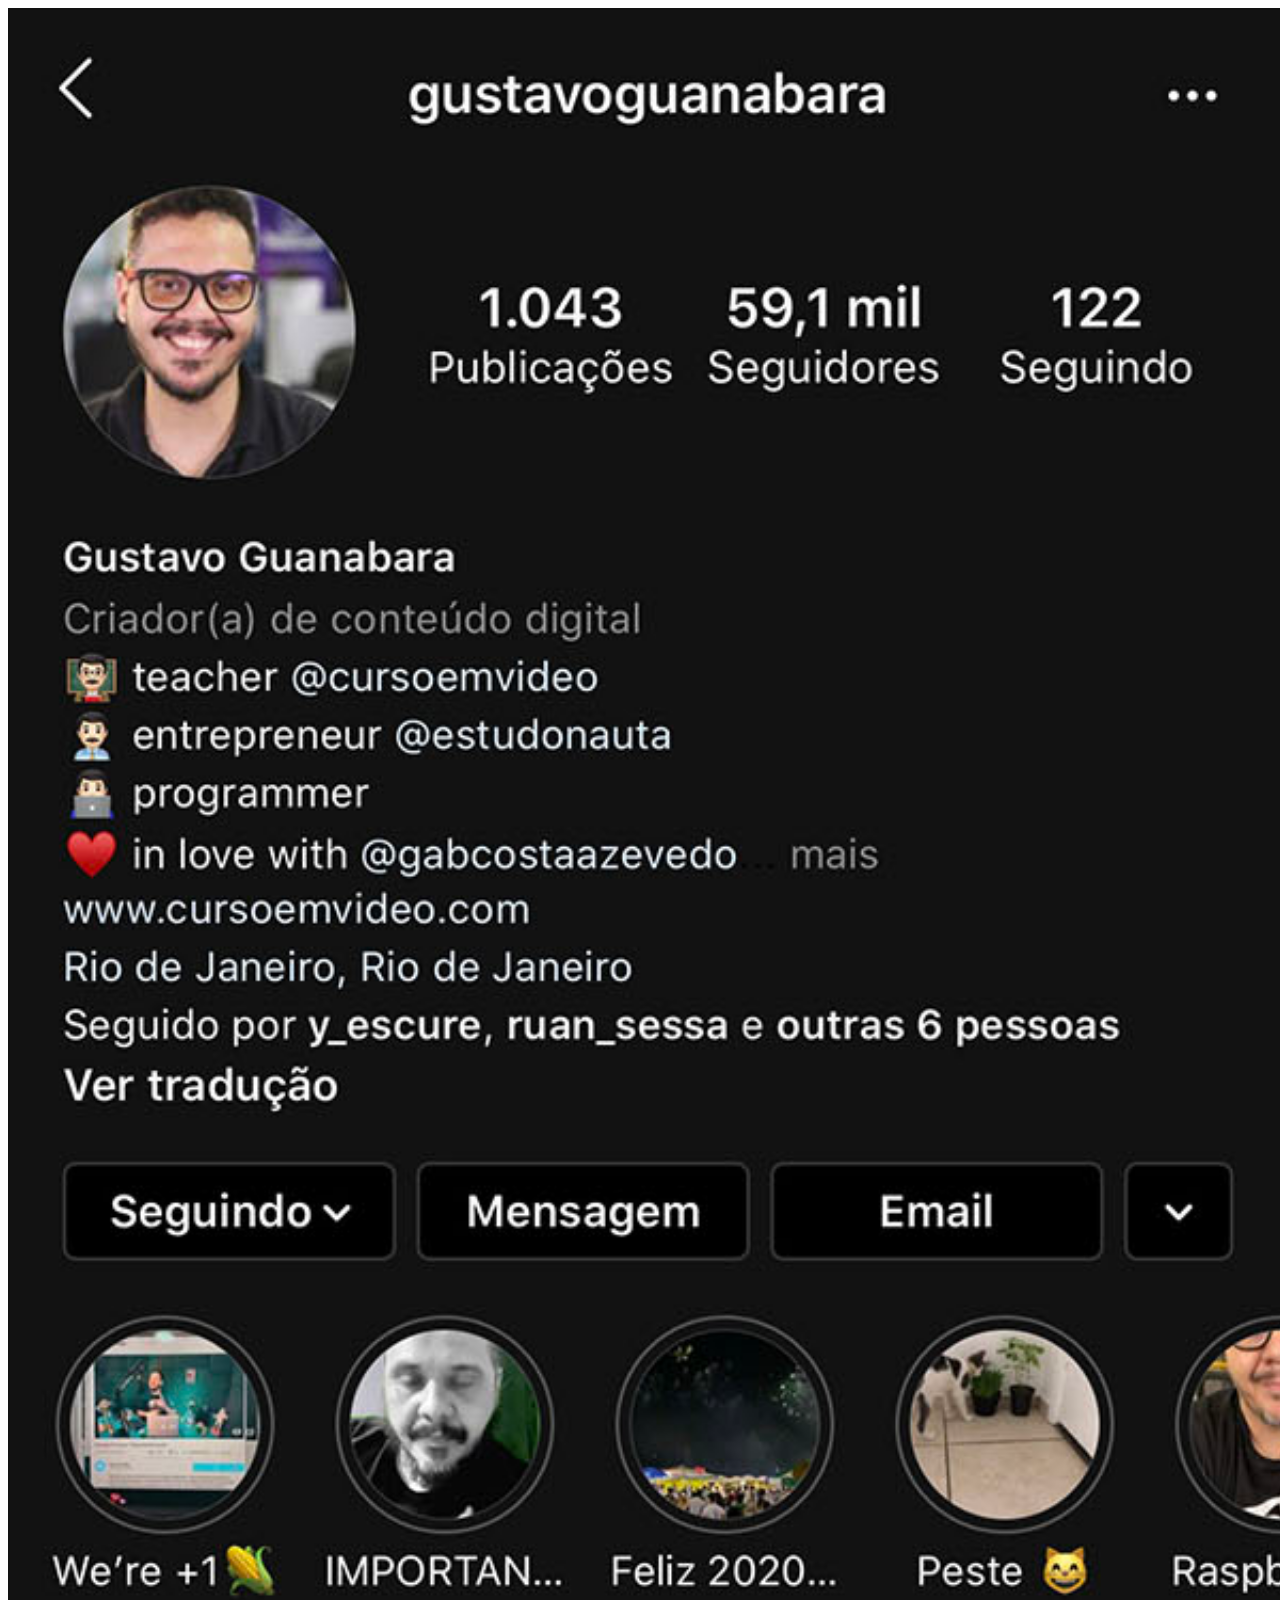
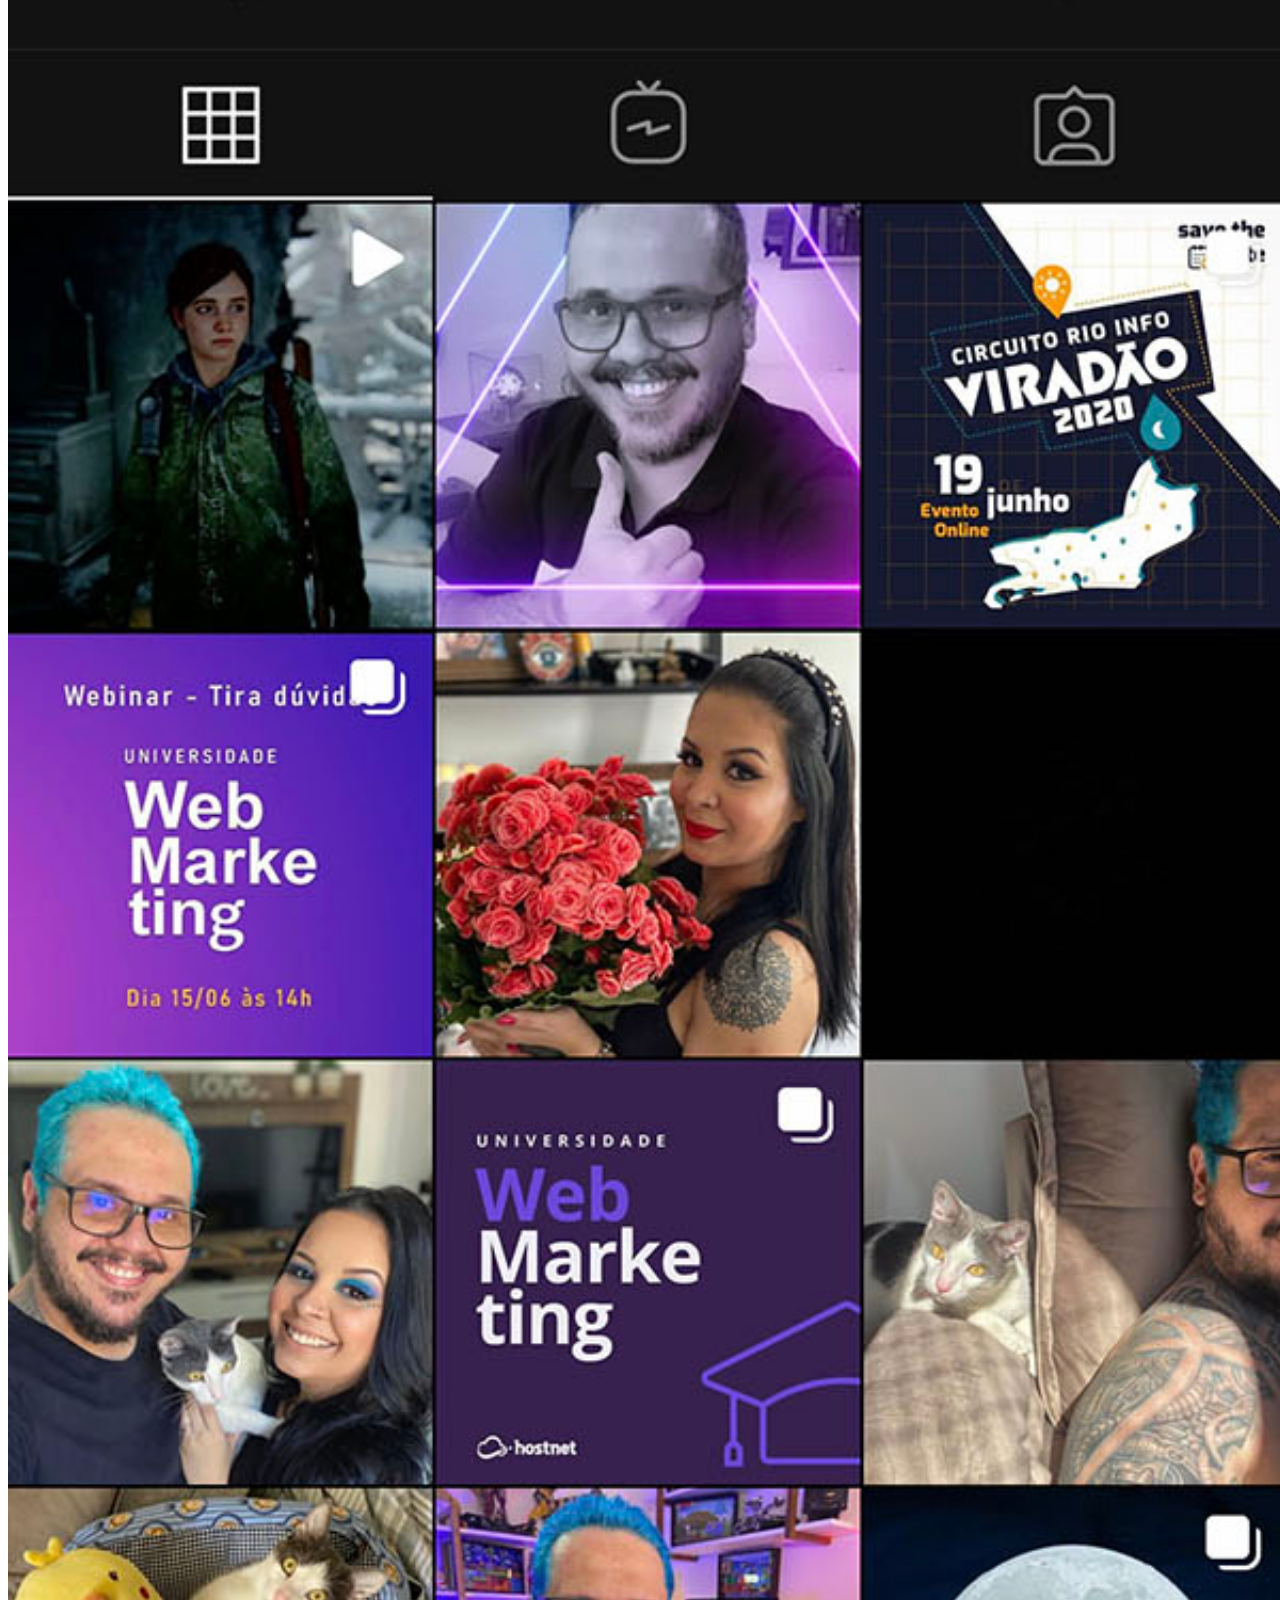
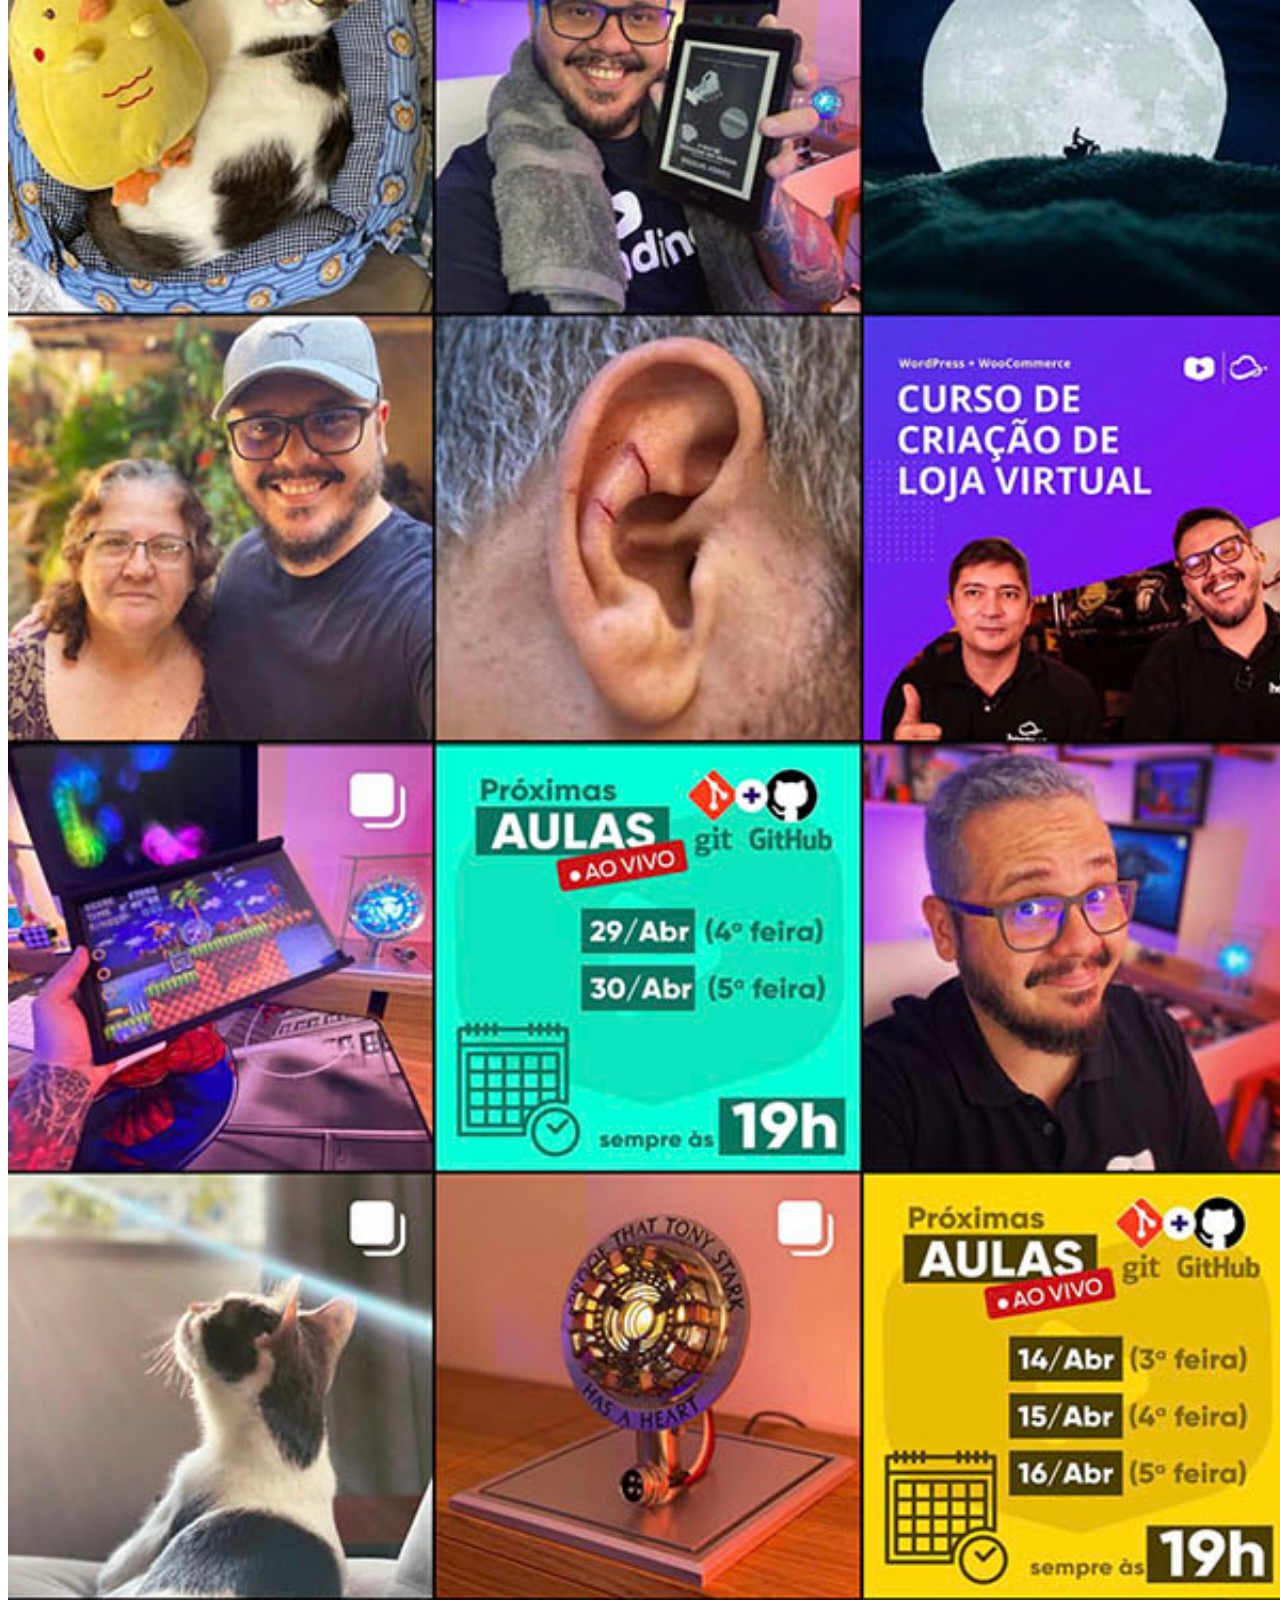
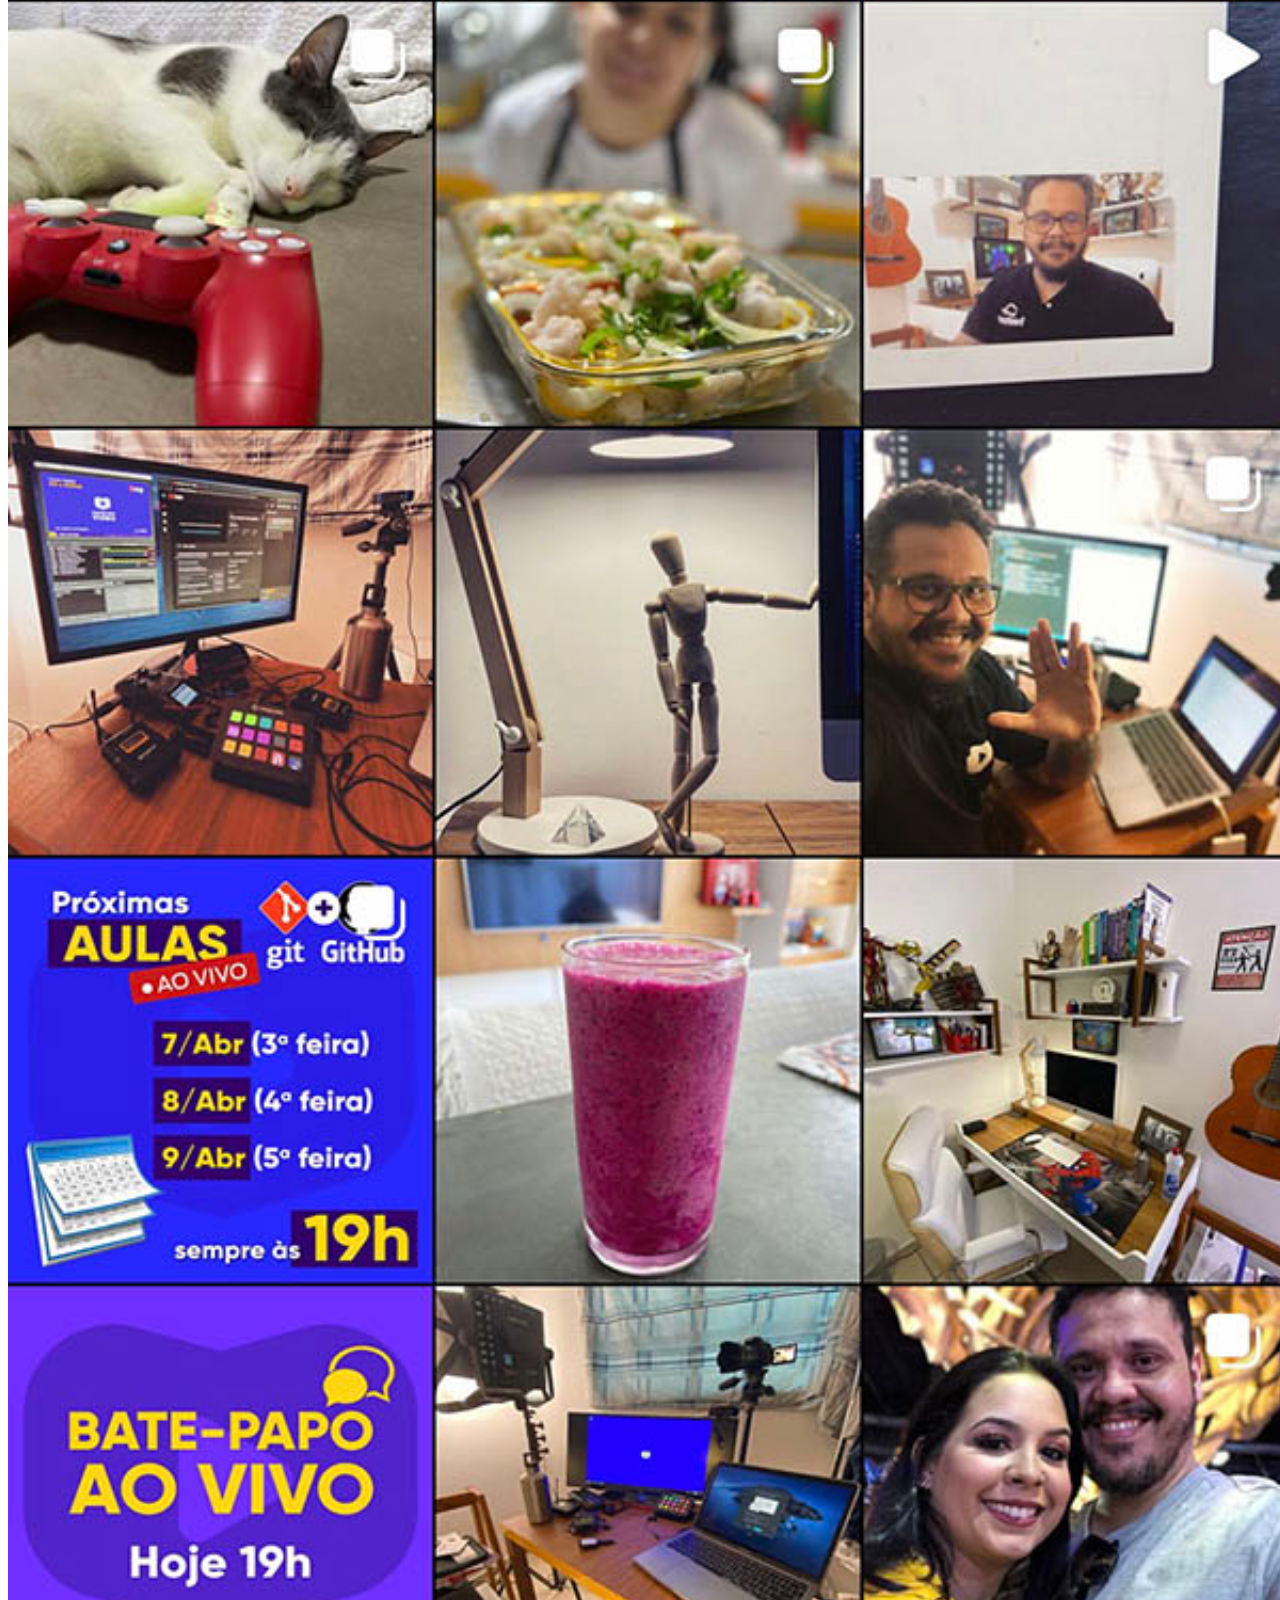
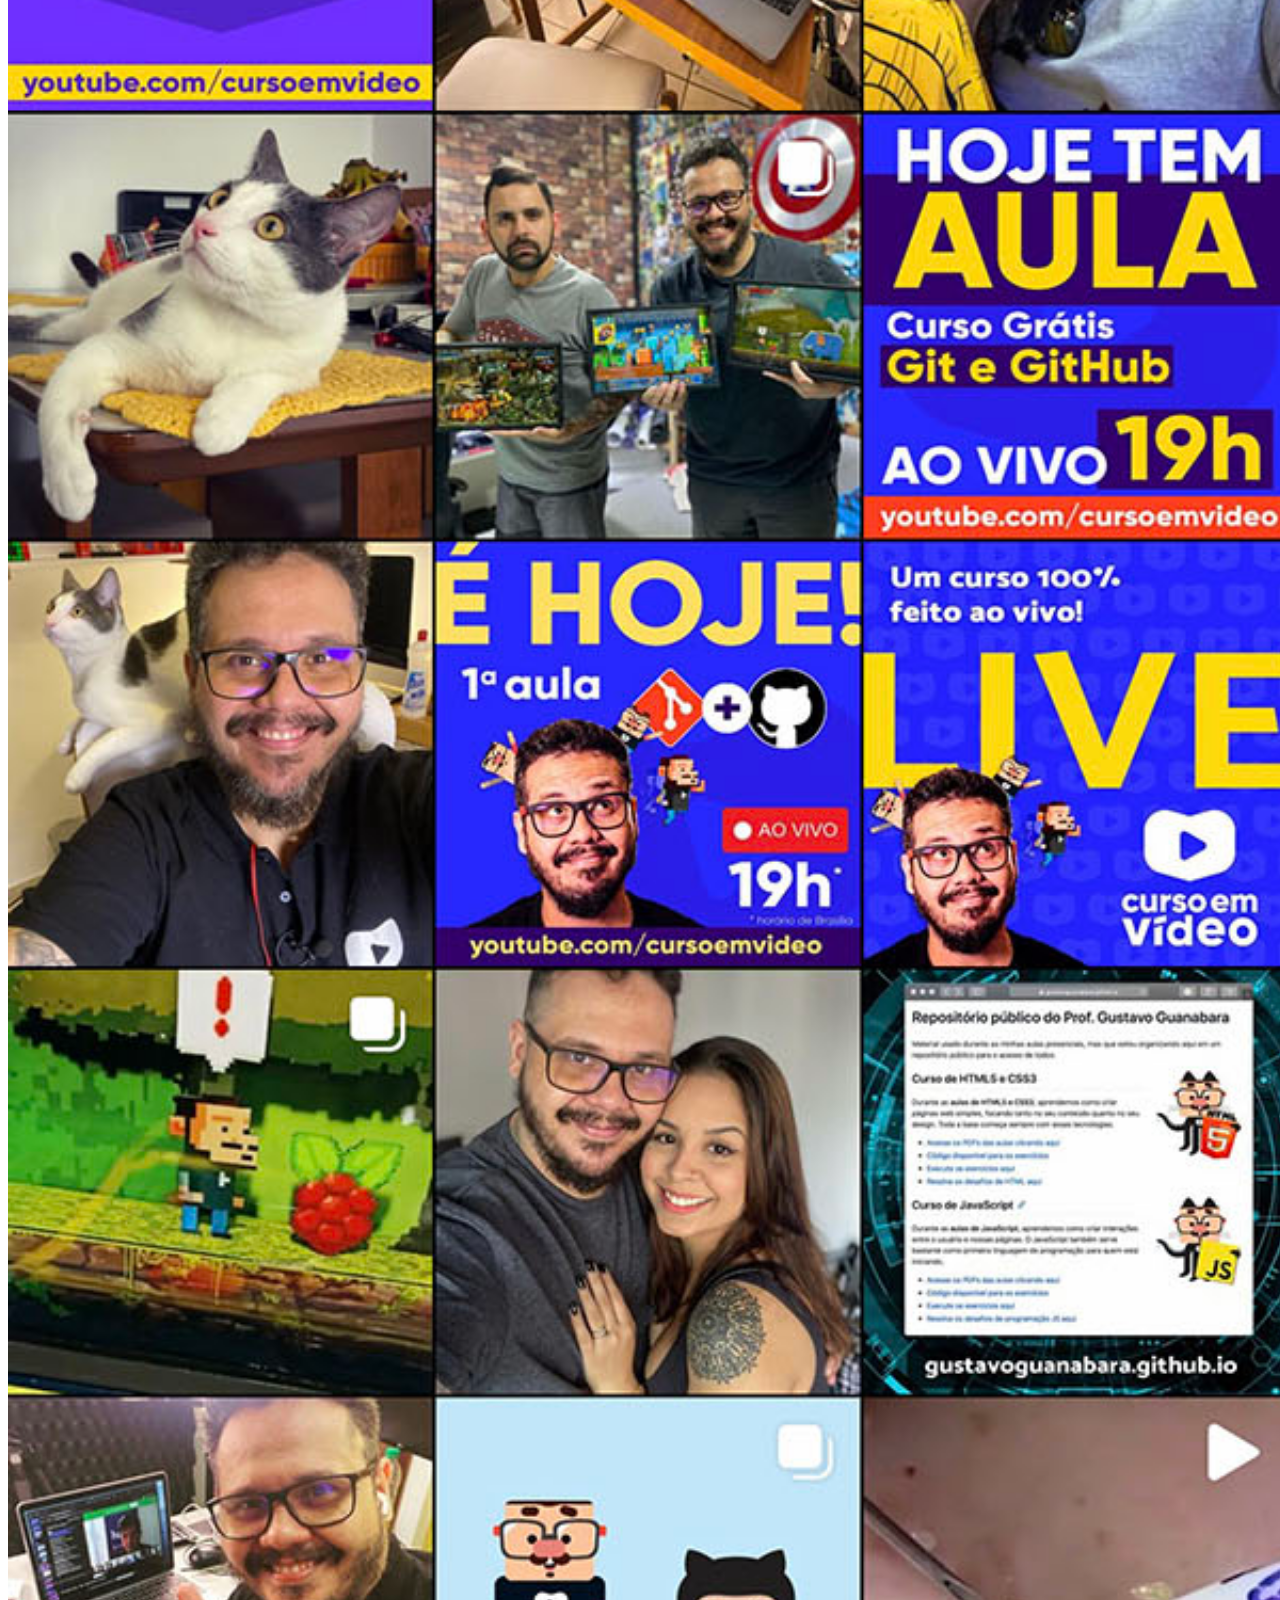
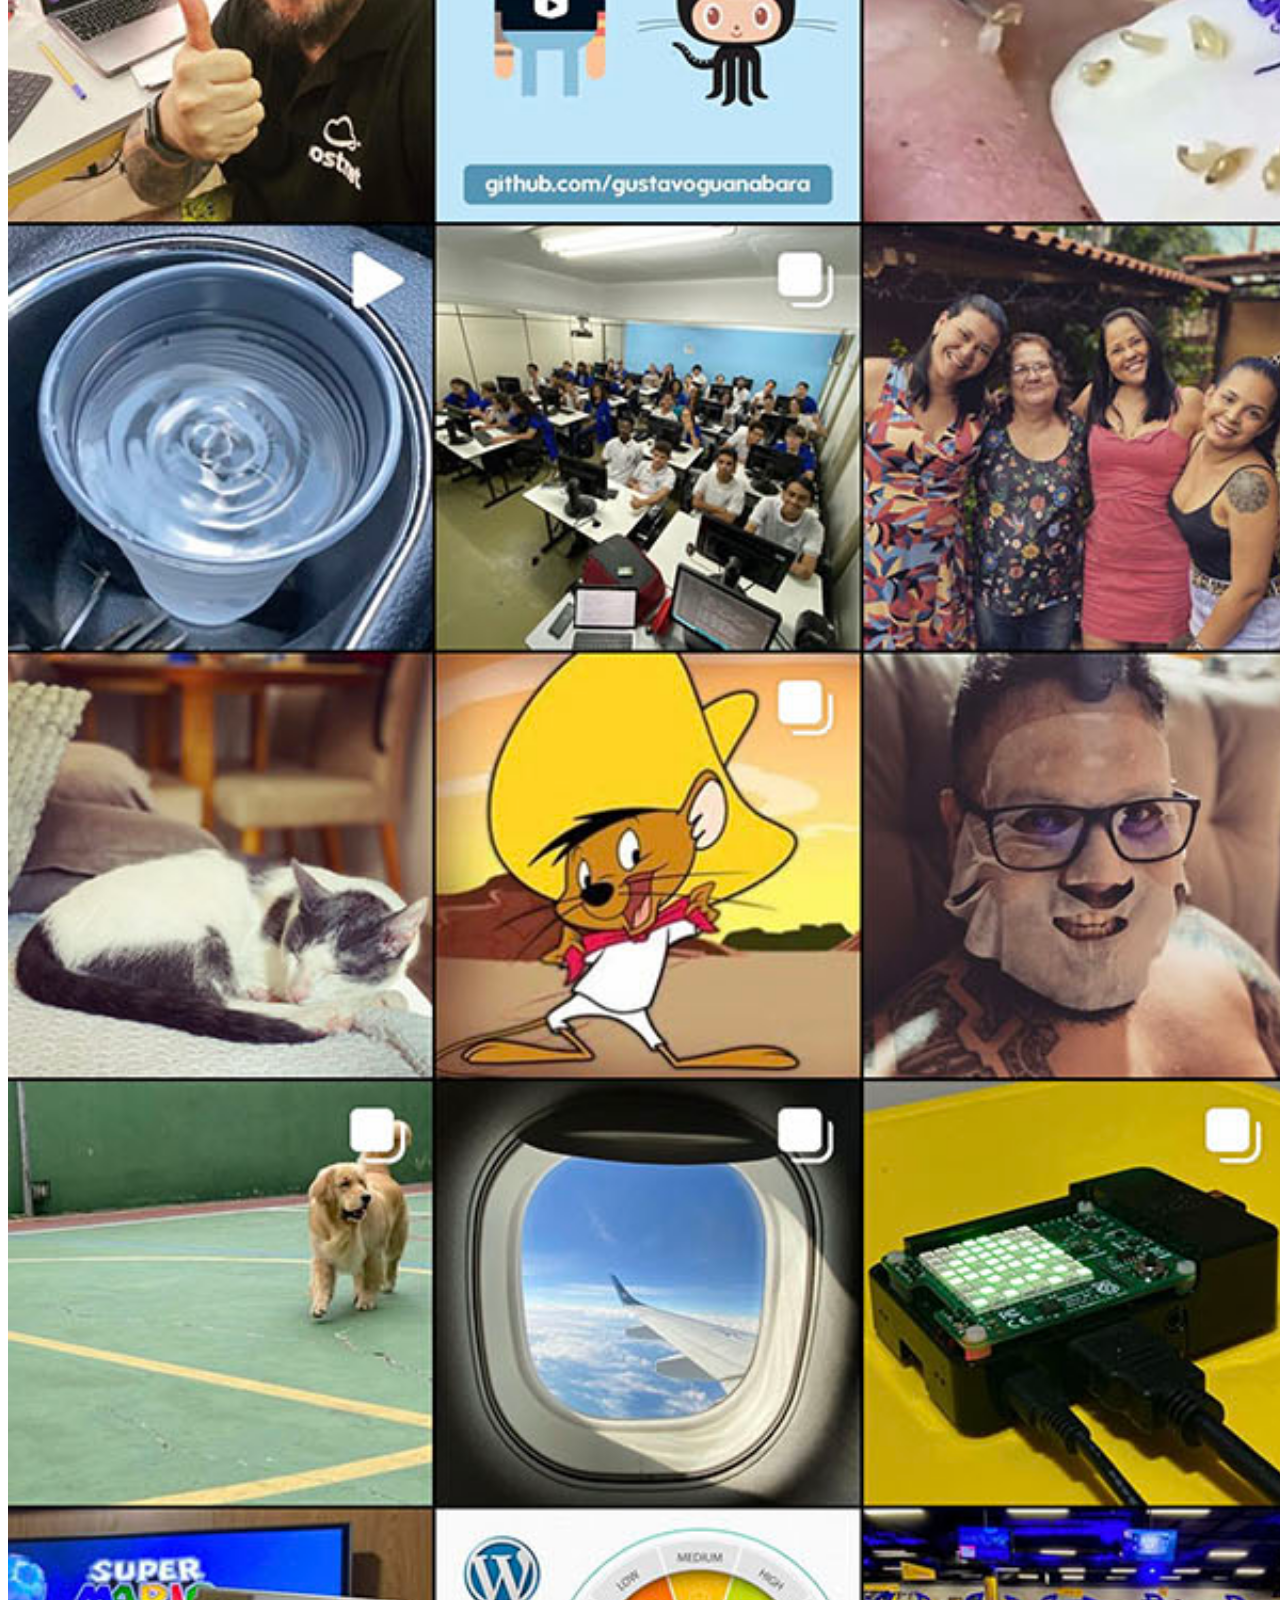
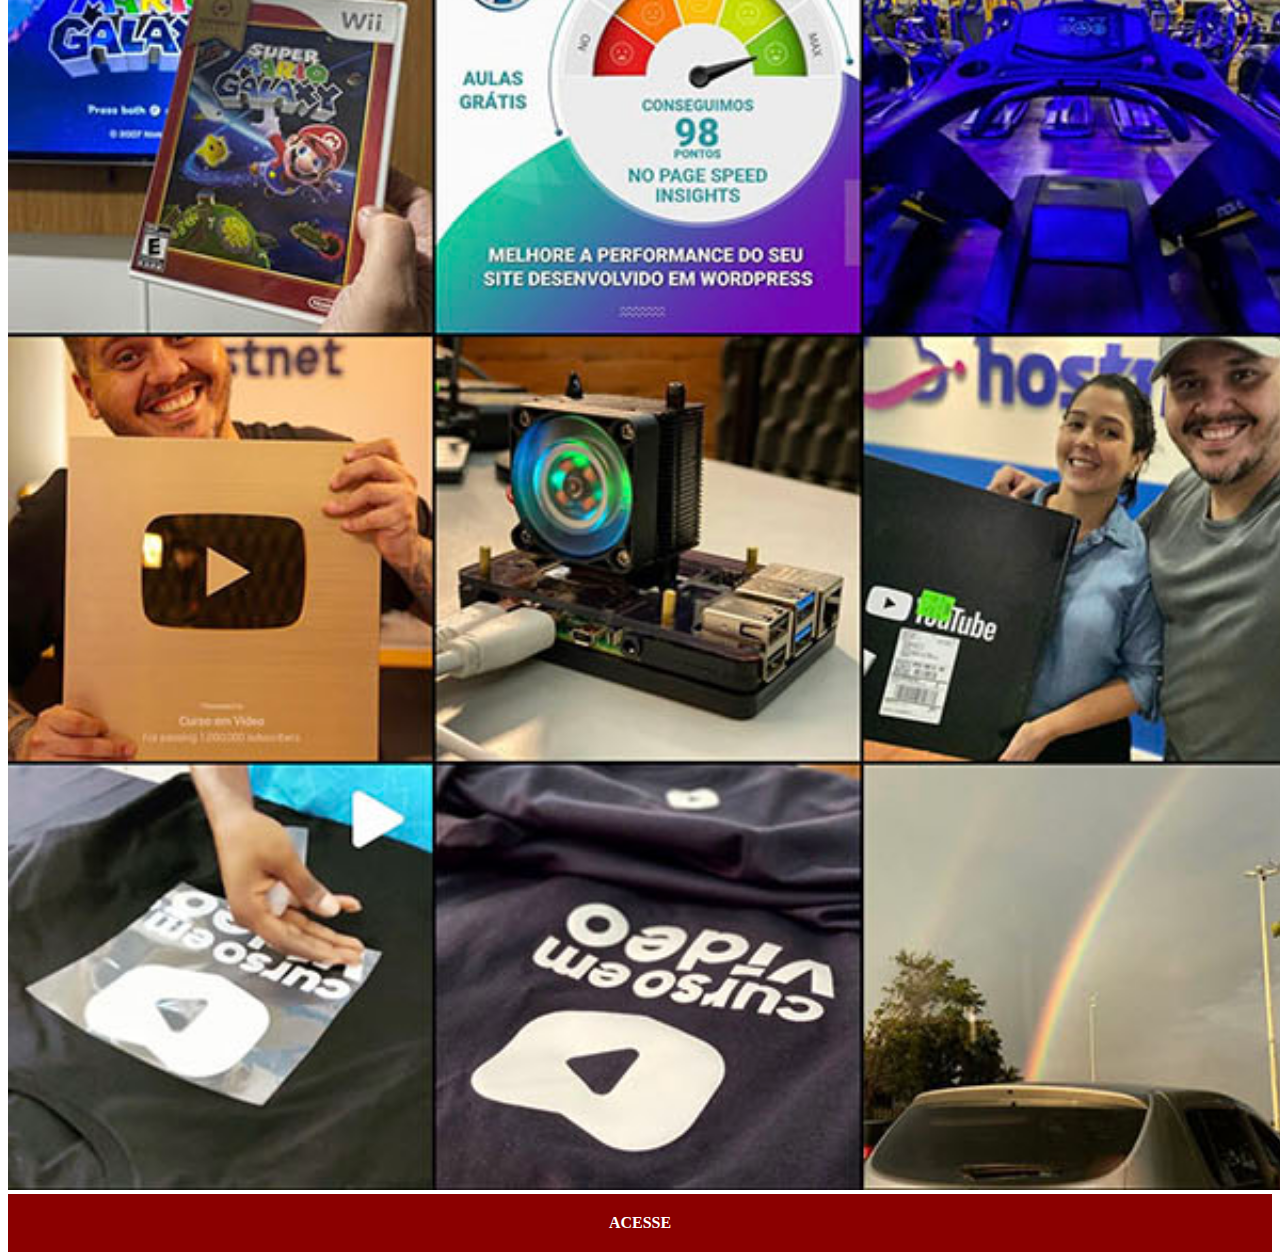
==== instagram.html @ dc9c523e "atualizado" ====
<!DOCTYPE html>
<html lang="pt-br">
<head>
    <meta charset="UTF-8">
    <meta name="viewport" content="width=device-width, initial-scale=1.0">
    <title>Instagram</title>
    <link rel="stylesheet" href="estilos/social.css">
</head>
<body>
    <img src="imagens/tela-instagram.jpg" alt="">
    <a href="https://www.instagram.com/arthurfontis/" target="_blank">ACESSE</a>
</body>
</html>
---- estilos/social.css ----
@charset "UTF-8"

*{
    margin: 0px;
    padding: 0px;
    font-family: Arial, Helvetica, sans-serif;
}
::-webkit-scrollbar{
    width: 0px;
    height: 0px;
}
img{
    width: 100vw;
}
a{
    display: block;
    background-color: darkred;
    color: white;
    padding: 20px;
    text-align: center;
    font-weight: bolder;
    text-decoration: none;
}
a:hover{
    background-color: red;
}
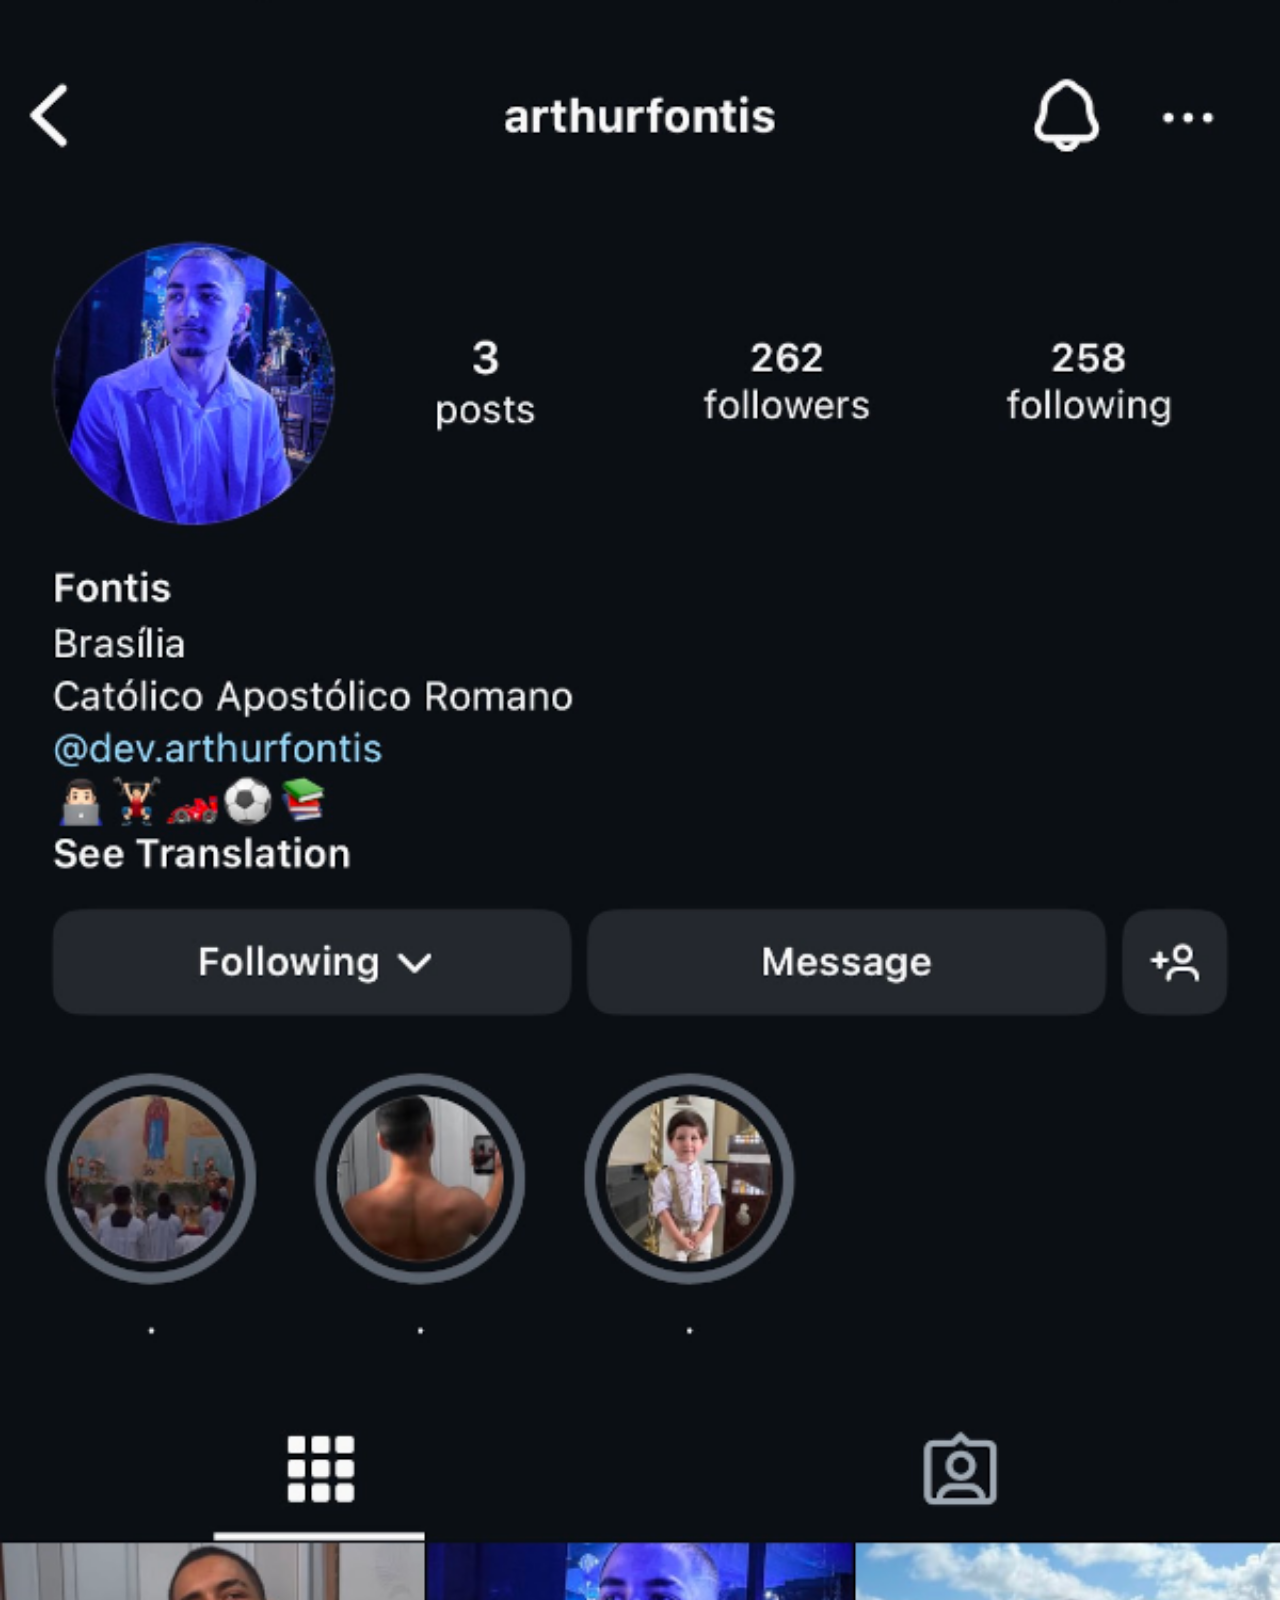
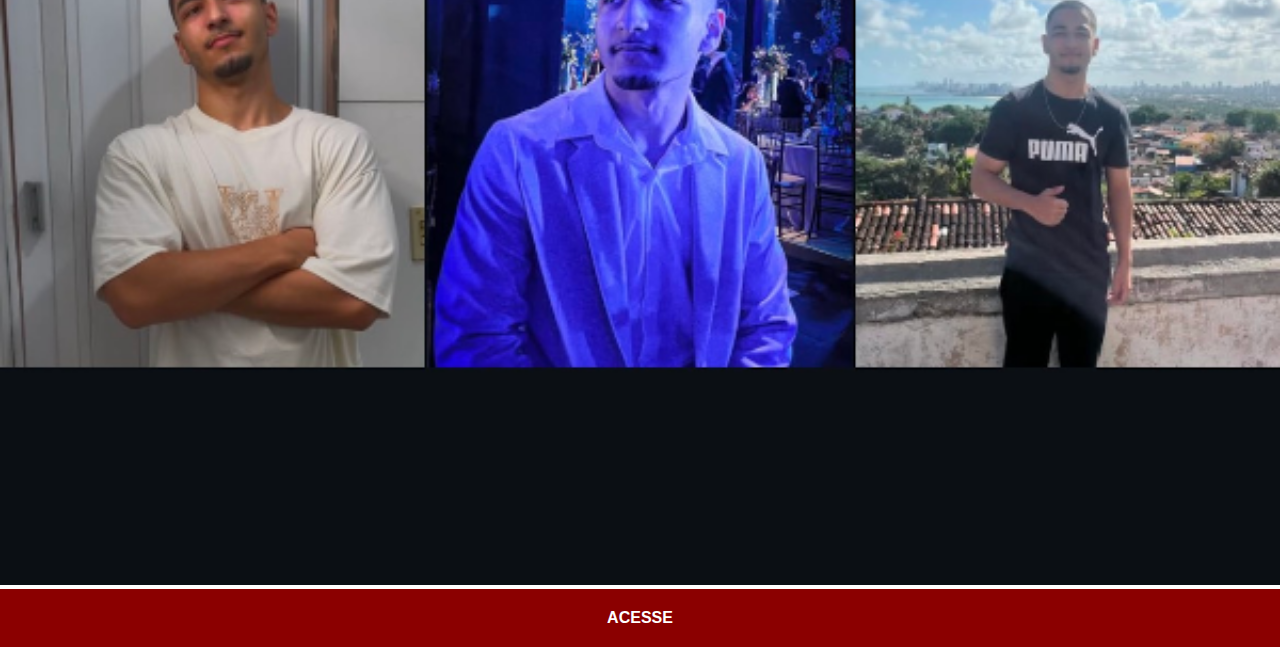
==== commit e9e1aee1: "funcionando, só arrumar no gimp" ====
--- a/instagram.html
+++ b/instagram.html
@@ -7,7 +7,7 @@
     <link rel="stylesheet" href="estilos/social.css">
 </head>
 <body>
-    <img src="imagens/tela-instagram.jpg" alt="">
+    <img src="imagens/tela-instagram.png" alt="">
     <a href="https://www.instagram.com/arthurfontis/" target="_blank">ACESSE</a>
 </body>
 </html>--- a/estilos/social.css
+++ b/estilos/social.css
@@ -1,4 +1,4 @@
-@charset "UTF-8"
+@charset "UTF-8";
 
 *{
     margin: 0px;
